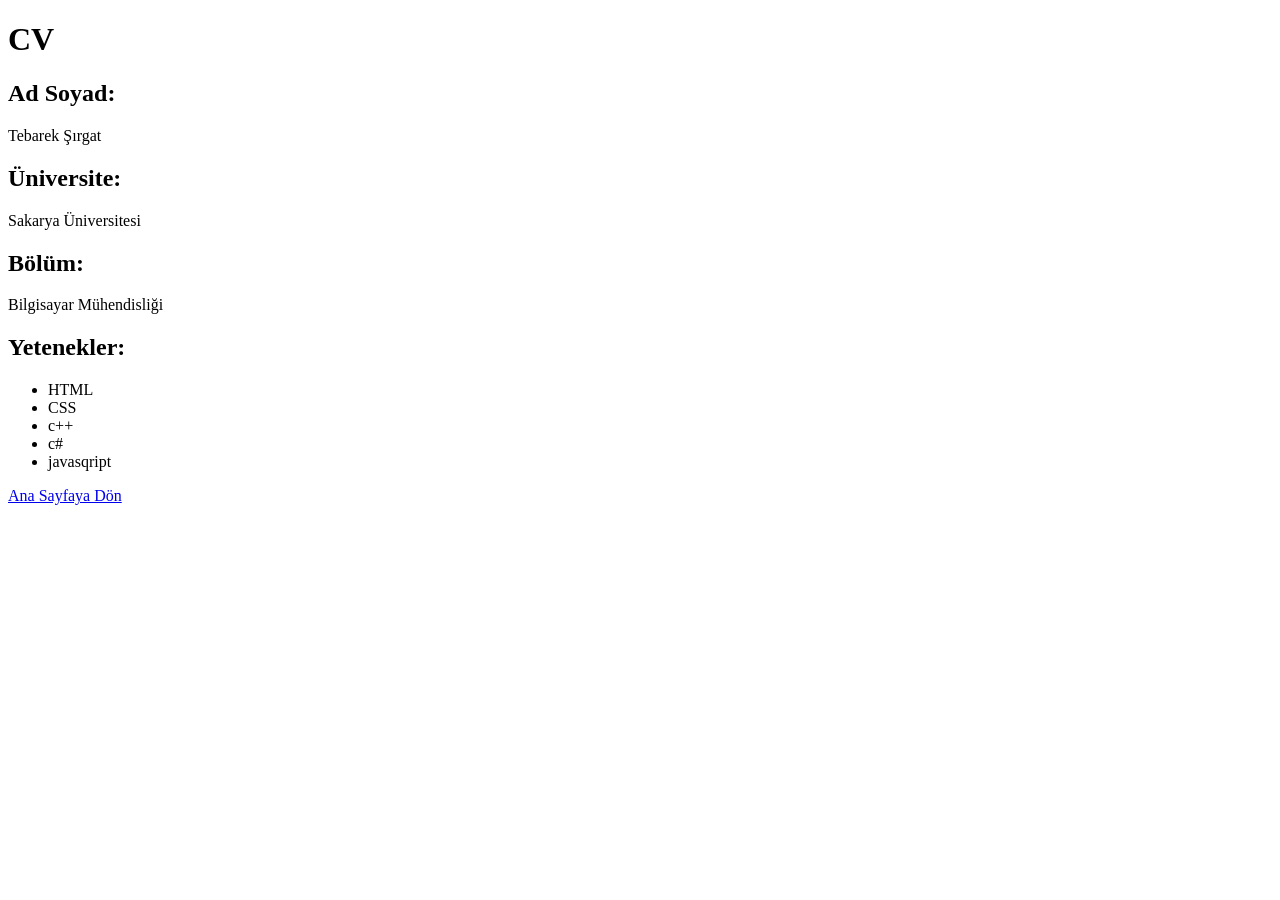
==== cv.html @ dcb2e002 "upload" ====
<!DOCTYPE html>
<html lang="tr">
<head>
    <meta charset="UTF-8">
    
    <title>CV</title>
</head>
<body>
    

<h1>CV</h1>

<h2>Ad Soyad:</h2>
<p>Tebarek Şırgat</p>

<h2>Üniversite:</h2>
<p>Sakarya Üniversitesi</p>

<h2>Bölüm:</h2>
<p>Bilgisayar Mühendisliği</p>

<h2>Yetenekler:</h2>
<ul>
<li>HTML</li>
<li>CSS</li>
<li>c++</li>
<li> c#</li>
<li>javasqript</li>
</ul>

<a href="index.html">Ana Sayfaya Dön</a>


</body>
</html>
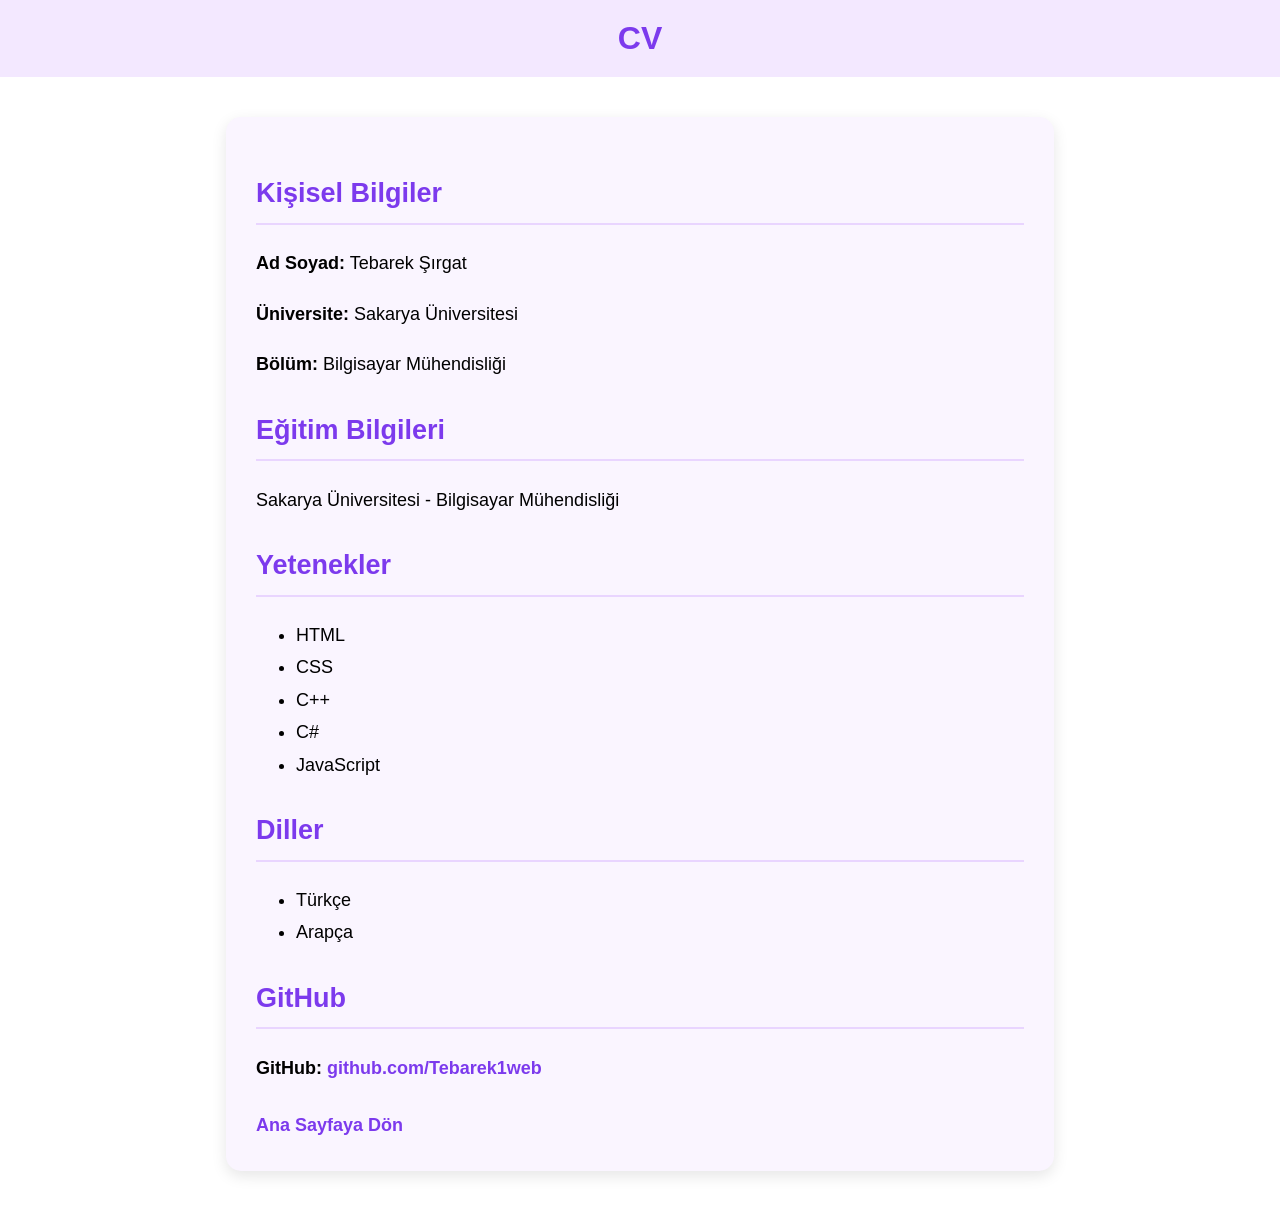
==== commit dfaa55d8: "update pages" ====
--- a/cv.html
+++ b/cv.html
@@ -1,35 +1,113 @@
 <!DOCTYPE html>
 <html lang="tr">
+
 <head>
-    <meta charset="UTF-8">
-    
-    <title>CV</title>
+<meta charset="UTF-8">
+<meta name="viewport" content="width=device-width, initial-scale=1.0">
+<title>CV</title>
+
+<style>
+body {
+    margin: 0;
+    font-family: Arial;
+    background-color: #ffffff;
+}
+
+header {
+    background-color: #f3e8ff;
+    text-align: center;
+    padding: 20px;
+    color: #7c3aed;
+    font-size: 32px;
+    font-weight: bold;
+}
+
+section {
+    width: 60%;
+    margin: 40px auto;
+    background-color: #faf5ff;
+    padding: 30px;
+    border-radius: 15px;
+    box-shadow: 0 5px 15px rgba(0,0,0,0.1);
+    line-height: 1.8;
+    font-size: 18px;
+}
+
+article {
+    margin-bottom: 25px;
+}
+
+h2 {
+    color: #7c3aed;
+    border-bottom: 2px solid #e9d5ff;
+    padding-bottom: 5px;
+}
+
+a {
+    color: #7c3aed;
+    text-decoration: none;
+    font-weight: bold;
+}
+
+a:hover {
+    color: #9333ea;
+}
+</style>
+
 </head>
+
 <body>
-    
 
-<h1>CV</h1>
+<header>
+CV
+</header>
 
-<h2>Ad Soyad:</h2>
-<p>Tebarek Şırgat</p>
+<section>
 
-<h2>Üniversite:</h2>
-<p>Sakarya Üniversitesi</p>
+<article>
+<h2>Kişisel Bilgiler</h2>
+<p><b>Ad Soyad:</b> Tebarek Şırgat</p>
+<p><b>Üniversite:</b> Sakarya Üniversitesi</p>
+<p><b>Bölüm:</b> Bilgisayar Mühendisliği</p>
+</article>
 
-<h2>Bölüm:</h2>
-<p>Bilgisayar Mühendisliği</p>
+<article>
+<h2>Eğitim Bilgileri</h2>
+<p>Sakarya Üniversitesi - Bilgisayar Mühendisliği</p>
+</article>
 
-<h2>Yetenekler:</h2>
+<article>
+<h2>Yetenekler</h2>
 <ul>
-<li>HTML</li>
-<li>CSS</li>
-<li>c++</li>
-<li> c#</li>
-<li>javasqript</li>
+    <li>HTML</li>
+    <li>CSS</li>
+    <li>C++</li>
+    <li>C#</li>
+    <li>JavaScript</li>
 </ul>
+</article>
+
+<article>
+<h2>Diller</h2>
+<ul>
+    <li>Türkçe</li>
+    <li>Arapça</li>
+</ul>
+</article>
+
+<article>
+<h2>GitHub</h2>
+<p><b>GitHub:</b>
+<a href="https://github.com/Tebarek1web" target="_blank">
+github.com/Tebarek1web
+</a>
+</p>
+</article>
 
 <a href="index.html">Ana Sayfaya Dön</a>
 
+</section>
 
 </body>
+
 </html>
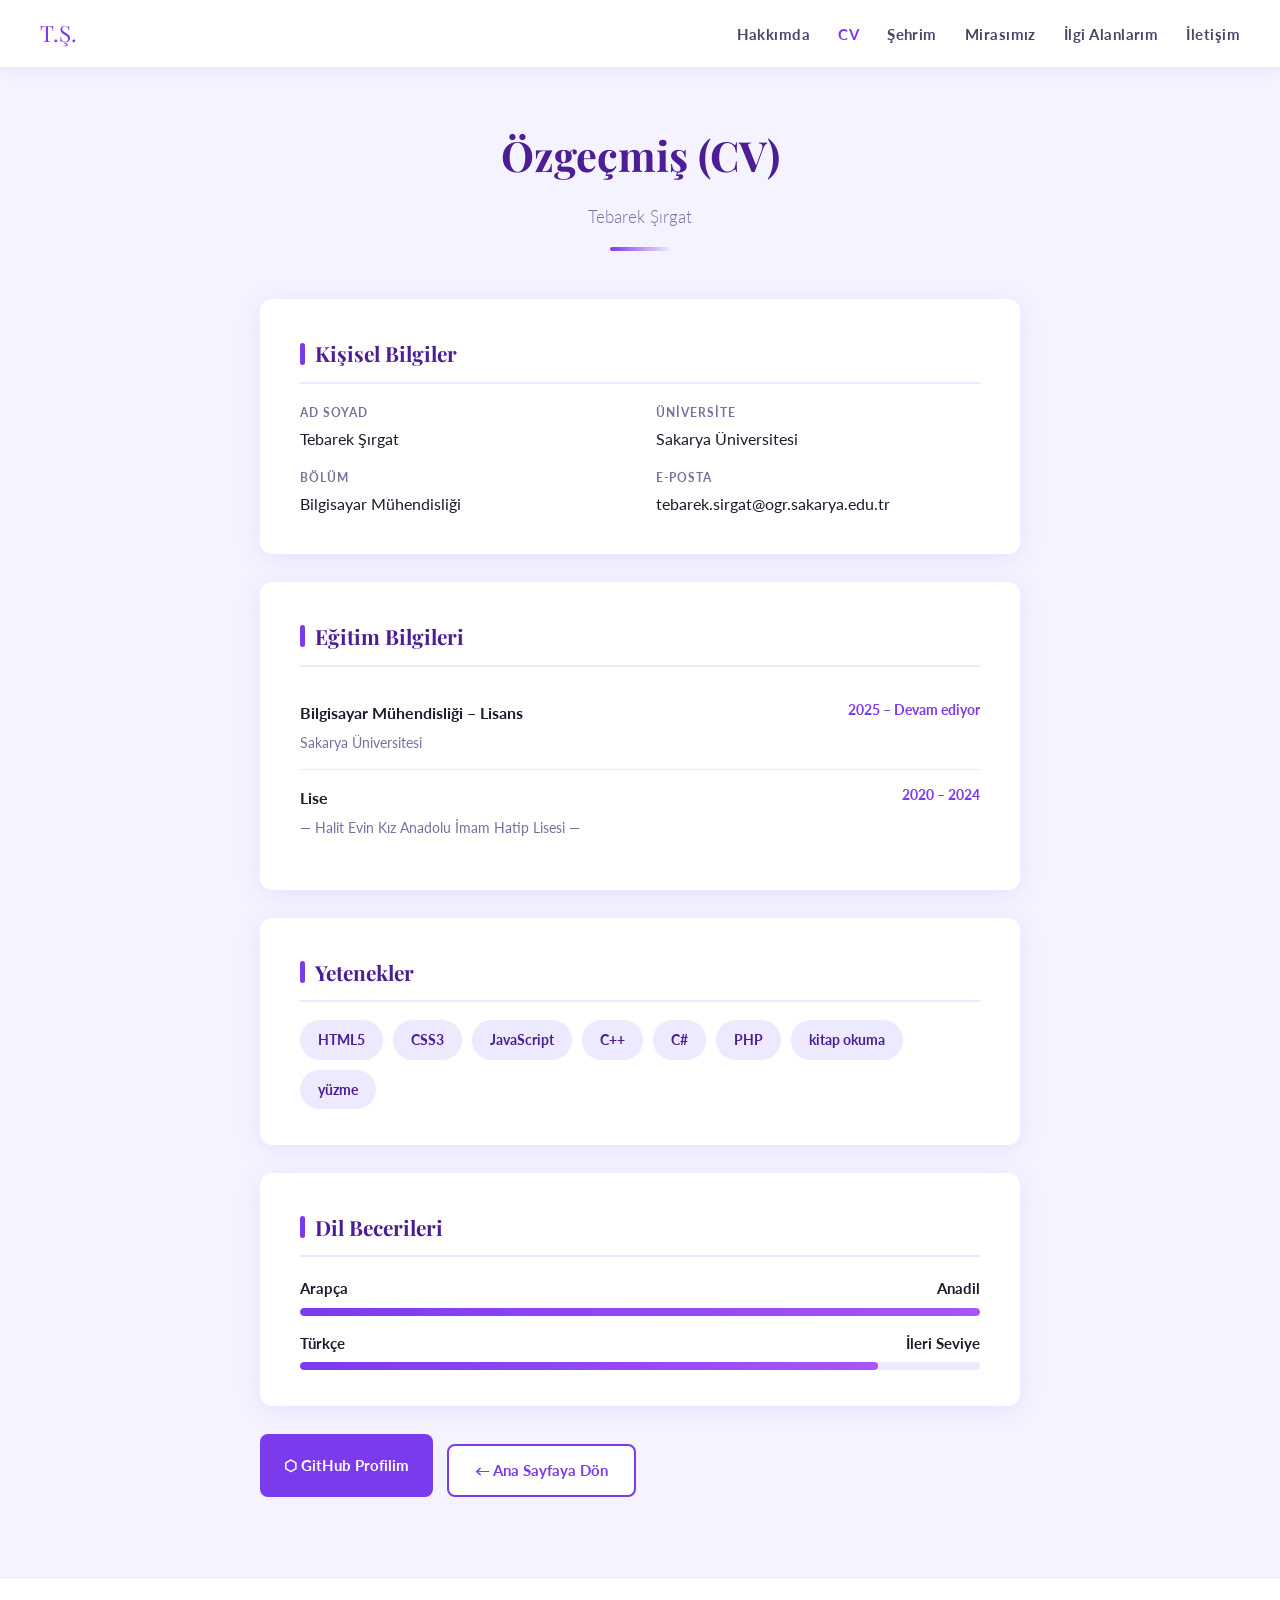
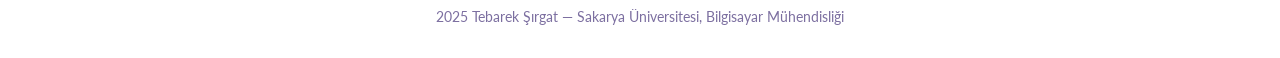
==== commit 4cf2e7dd: "Add files via upload" ====
--- a/cv.html
+++ b/cv.html
@@ -1,113 +1,446 @@
-<!DOCTYPE html>
-<html lang="tr">
-
-<head>
-<meta charset="UTF-8">
-<meta name="viewport" content="width=device-width, initial-scale=1.0">
-<title>CV</title>
-
-<style>
-body {
-    margin: 0;
-    font-family: Arial;
-    background-color: #ffffff;
-}
-
-header {
-    background-color: #f3e8ff;
-    text-align: center;
-    padding: 20px;
-    color: #7c3aed;
-    font-size: 32px;
-    font-weight: bold;
-}
-
-section {
-    width: 60%;
-    margin: 40px auto;
-    background-color: #faf5ff;
-    padding: 30px;
-    border-radius: 15px;
-    box-shadow: 0 5px 15px rgba(0,0,0,0.1);
-    line-height: 1.8;
-    font-size: 18px;
-}
-
-article {
-    margin-bottom: 25px;
-}
-
-h2 {
-    color: #7c3aed;
-    border-bottom: 2px solid #e9d5ff;
-    padding-bottom: 5px;
-}
-
-a {
-    color: #7c3aed;
-    text-decoration: none;
-    font-weight: bold;
-}
-
-a:hover {
-    color: #9333ea;
-}
-</style>
-
-</head>
-
-<body>
-
-<header>
-CV
-</header>
-
-<section>
-
-<article>
-<h2>Kişisel Bilgiler</h2>
-<p><b>Ad Soyad:</b> Tebarek Şırgat</p>
-<p><b>Üniversite:</b> Sakarya Üniversitesi</p>
-<p><b>Bölüm:</b> Bilgisayar Mühendisliği</p>
-</article>
-
-<article>
-<h2>Eğitim Bilgileri</h2>
-<p>Sakarya Üniversitesi - Bilgisayar Mühendisliği</p>
-</article>
-
-<article>
-<h2>Yetenekler</h2>
-<ul>
-    <li>HTML</li>
-    <li>CSS</li>
-    <li>C++</li>
-    <li>C#</li>
-    <li>JavaScript</li>
-</ul>
-</article>
-
-<article>
-<h2>Diller</h2>
-<ul>
-    <li>Türkçe</li>
-    <li>Arapça</li>
-</ul>
-</article>
-
-<article>
-<h2>GitHub</h2>
-<p><b>GitHub:</b>
-<a href="https://github.com/Tebarek1web" target="_blank">
-github.com/Tebarek1web
-</a>
-</p>
-</article>
-
-<a href="index.html">Ana Sayfaya Dön</a>
-
-</section>
-
-</body>
-
+<!DOCTYPE html>
+<html lang="tr">
+
+<head>
+  <meta charset="UTF-8">
+  <meta name="viewport" content="width=device-width, initial-scale=1.0">
+  <title>CV – Tebarek Şırgat</title>
+  <link href="https://fonts.googleapis.com/css2?family=Playfair+Display:wght@600;700&family=Lato:wght@300;400;700&display=swap" rel="stylesheet">
+  <style>
+    :root {
+      --purple-dark:  #4c1d95;
+      --purple-main:  #7c3aed;
+      --purple-light: #ede9fe;
+      --purple-pale:  #f5f3ff;
+      --text-dark:    #1e1b2e;
+      --text-mid:     #4b4567;
+      --text-light:   #7c6fa0;
+      --white:        #ffffff;
+      --radius:       12px;
+      --shadow:       0 4px 24px rgba(124, 58, 237, 0.10);
+    }
+
+    *, *::before, *::after { box-sizing: border-box; margin: 0; padding: 0; }
+
+    body {
+      font-family: 'Lato', sans-serif;
+      background-color: var(--purple-pale);
+      color: var(--text-dark);
+      line-height: 1.75;
+    }
+
+    /* ── NAV ── */
+    nav {
+      background: var(--white);
+      border-bottom: 2px solid var(--purple-light);
+      padding: 14px 40px;
+      display: flex;
+      align-items: center;
+      justify-content: space-between;
+      position: sticky;
+      top: 0;
+      z-index: 100;
+      box-shadow: 0 2px 12px rgba(124,58,237,0.07);
+    }
+
+    nav .logo {
+      font-family: 'Playfair Display', serif;
+      font-size: 1.4rem;
+      color: var(--purple-main);
+      text-decoration: none;
+    }
+
+    nav ul {
+      list-style: none;
+      display: flex;
+      gap: 28px;
+    }
+
+    nav ul li a {
+      text-decoration: none;
+      color: var(--text-mid);
+      font-weight: 700;
+      font-size: 0.95rem;
+      letter-spacing: 0.03em;
+      transition: color 0.2s;
+    }
+
+    nav ul li a:hover,
+    nav ul li a.active {
+      color: var(--purple-main);
+    }
+
+    /* ── MAIN ── */
+    main {
+      max-width: 800px;
+      margin: 0 auto;
+      padding: 50px 20px 80px;
+    }
+
+    /* ── PAGE HEADER ── */
+    .page-header {
+      text-align: center;
+      margin-bottom: 48px;
+    }
+
+    .page-header h1 {
+      font-family: 'Playfair Display', serif;
+      font-size: 2.6rem;
+      color: var(--purple-dark);
+      margin-bottom: 10px;
+    }
+
+    .page-header p.subtitle {
+      color: var(--text-light);
+      font-size: 1.05rem;
+      font-weight: 300;
+    }
+
+    .divider {
+      width: 60px;
+      height: 4px;
+      background: linear-gradient(90deg, var(--purple-main), var(--purple-light));
+      border-radius: 2px;
+      margin: 16px auto 0;
+    }
+
+    /* ── CV CARD ── */
+    .cv-card {
+      background: var(--white);
+      border-radius: var(--radius);
+      box-shadow: var(--shadow);
+      padding: 36px 40px;
+      margin-bottom: 28px;
+    }
+
+    .cv-card h2 {
+      font-family: 'Playfair Display', serif;
+      font-size: 1.3rem;
+      color: var(--purple-dark);
+      margin-bottom: 18px;
+      padding-bottom: 10px;
+      border-bottom: 2px solid var(--purple-light);
+      display: flex;
+      align-items: center;
+      gap: 10px;
+    }
+
+    .cv-card h2::before {
+      content: '';
+      display: inline-block;
+      width: 5px;
+      height: 22px;
+      background: var(--purple-main);
+      border-radius: 3px;
+      flex-shrink: 0;
+    }
+
+    /* ── INFO GRID ── */
+    .info-grid {
+      display: grid;
+      grid-template-columns: 1fr 1fr;
+      gap: 14px 32px;
+    }
+
+    .info-item .label {
+      display: block;
+      font-size: 0.76rem;
+      font-weight: 700;
+      letter-spacing: 0.08em;
+      text-transform: uppercase;
+      color: var(--text-light);
+      margin-bottom: 2px;
+    }
+
+    .info-item .value {
+      font-size: 1rem;
+      color: var(--text-dark);
+    }
+
+    /* ── EĞİTİM ── */
+    .edu-item {
+      display: flex;
+      justify-content: space-between;
+      align-items: flex-start;
+      gap: 16px;
+      padding: 14px 0;
+      border-bottom: 1px solid var(--purple-light);
+    }
+
+    .edu-item:last-child { border-bottom: none; }
+
+    .edu-item .edu-title {
+      font-weight: 700;
+      color: var(--text-dark);
+      font-size: 1rem;
+    }
+
+    .edu-item .edu-sub {
+      color: var(--text-light);
+      font-size: 0.9rem;
+      margin-top: 3px;
+    }
+
+    .edu-item .edu-date {
+      color: var(--purple-main);
+      font-size: 0.85rem;
+      font-weight: 700;
+      white-space: nowrap;
+    }
+
+    /* ── YETENEK TAGS ── */
+    .tag-list {
+      list-style: none;
+      display: flex;
+      flex-wrap: wrap;
+      gap: 10px;
+    }
+
+    .tag-list li {
+      background: var(--purple-light);
+      color: var(--purple-dark);
+      padding: 7px 18px;
+      border-radius: 999px;
+      font-size: 0.9rem;
+      font-weight: 700;
+    }
+
+    /* ── DİL BARS ── */
+    .lang-item {
+      margin-bottom: 14px;
+    }
+
+    .lang-item:last-child { margin-bottom: 0; }
+
+    .lang-header {
+      display: flex;
+      justify-content: space-between;
+      font-size: 0.95rem;
+      font-weight: 700;
+      color: var(--text-dark);
+      margin-bottom: 6px;
+    }
+
+    .lang-bar {
+      height: 8px;
+      background: var(--purple-light);
+      border-radius: 999px;
+      overflow: hidden;
+    }
+
+    .lang-bar-fill {
+      height: 100%;
+      background: linear-gradient(90deg, var(--purple-main), #a855f7);
+      border-radius: 999px;
+    }
+
+    /* ── GITHUB LİNK ── */
+    .github-link {
+      display: inline-flex;
+      align-items: center;
+      gap: 10px;
+      background: var(--purple-main);
+      color: var(--white);
+      padding: 12px 24px;
+      border-radius: 8px;
+      text-decoration: none;
+      font-weight: 700;
+      font-size: 0.95rem;
+      transition: background 0.2s, transform 0.15s;
+    }
+
+    .github-link:hover {
+      background: var(--purple-dark);
+      transform: translateY(-2px);
+    }
+
+    /* ── BACK LINK ── */
+    .back-link {
+      display: inline-flex;
+      align-items: center;
+      gap: 8px;
+      background: var(--white);
+      color: var(--purple-main);
+      border: 2px solid var(--purple-main);
+      padding: 11px 26px;
+      border-radius: 8px;
+      text-decoration: none;
+      font-weight: 700;
+      font-size: 0.95rem;
+      margin-top: 10px;
+      transition: background 0.2s, color 0.2s;
+    }
+
+    .back-link:hover {
+      background: var(--purple-main);
+      color: var(--white);
+    }
+
+    .btn-row {
+      display: flex;
+      gap: 14px;
+      flex-wrap: wrap;
+      margin-top: 8px;
+    }
+
+    /* ── FOOTER ── */
+    footer {
+      text-align: center;
+      padding: 28px;
+      background: var(--white);
+      color: var(--text-light);
+      font-size: 0.85rem;
+      border-top: 1px solid var(--purple-light);
+    }
+
+    /* ── RESPONSIVE ── */
+    @media (max-width: 600px) {
+      nav { padding: 12px 18px; }
+      nav ul { gap: 12px; }
+      .cv-card { padding: 24px 18px; }
+      .info-grid { grid-template-columns: 1fr; }
+      .page-header h1 { font-size: 2rem; }
+      .edu-item { flex-direction: column; gap: 4px; }
+    }
+  </style>
+</head>
+
+<body>
+
+  <!-- NAVİGASYON -->
+  <nav>
+    <a href="index.html" class="logo">T.Ş.</a>
+    <ul>
+      <li><a href="hakkimda.html">Hakkımda</a></li>
+      <li><a href="cv.html" class="active">CV</a></li>
+      <li><a href="sehrim.html">Şehrim</a></li>
+      <li><a href="mirasimiz.html">Mirasımız</a></li>
+      <li><a href="ilgialanlarim.html">İlgi Alanlarım</a></li>
+      <li><a href="iletisim.html">İletişim</a></li>
+    </ul>
+  </nav>
+
+  <main>
+
+    <!-- SAYFA BAŞLIĞI -->
+    <header class="page-header">
+      <h1>Özgeçmiş (CV)</h1>
+      <p class="subtitle">Tebarek Şırgat</p>
+      <div class="divider"></div>
+    </header>
+
+    <!-- KİŞİSEL BİLGİLER -->
+    <section aria-label="Kişisel Bilgiler">
+      <article class="cv-card">
+        <h2>Kişisel Bilgiler</h2>
+        <div class="info-grid">
+          <div class="info-item">
+            <span class="label">Ad Soyad</span>
+            <span class="value">Tebarek Şırgat</span>
+          </div>
+          <div class="info-item">
+            <span class="label">Üniversite</span>
+            <span class="value">Sakarya Üniversitesi</span>
+          </div>
+          <div class="info-item">
+            <span class="label">Bölüm</span>
+            <span class="value">Bilgisayar Mühendisliği</span>
+          </div>
+          <div class="info-item">
+            <span class="label">E-posta</span>
+            <span class="value">tebarek.sirgat@ogr.sakarya.edu.tr</span>
+          </div>
+        </div>
+      </article>
+    </section>
+
+    <!-- EĞİTİM -->
+    <section aria-label="Eğitim Bilgileri">
+      <article class="cv-card">
+        <h2>Eğitim Bilgileri</h2>
+
+        <div class="edu-item">
+          <div>
+            <div class="edu-title">Bilgisayar Mühendisliği – Lisans</div>
+            <div class="edu-sub">Sakarya Üniversitesi</div>
+          </div>
+          <span class="edu-date">2025 – Devam ediyor</span>
+        </div>
+
+        <div class="edu-item">
+          <div>
+            <div class="edu-title">Lise</div>
+            <div class="edu-sub">— Halit Evin Kız Anadolu İmam Hatip Lisesi —</div>
+          </div>
+          <span class="edu-date">2020 – 2024</span>
+        </div>
+
+      </article>
+    </section>
+
+    <!-- YETENEKLER -->
+    <section aria-label="Yetenekler">
+      <article class="cv-card">
+        <h2>Yetenekler</h2>
+        <ul class="tag-list">
+          <li>HTML5</li>
+          <li>CSS3</li>
+          <li>JavaScript</li>
+          <li>C++</li>
+          <li>C#</li>
+          <li>PHP</li>
+          <li>kitap okuma </li>
+          <li>yüzme</li>
+        </ul>
+      </article>
+    </section>
+
+    <!-- DİLLER -->
+    <section aria-label="Dil Becerileri">
+      <article class="cv-card">
+        <h2>Dil Becerileri</h2>
+
+        <div class="lang-item">
+          <div class="lang-header">
+            <span>Arapça</span>
+            <span>Anadil</span>
+          </div>
+          <div class="lang-bar">
+            <div class="lang-bar-fill" style="width: 100%;"></div>
+          </div>
+        </div>
+
+        <div class="lang-item">
+          <div class="lang-header">
+            <span>Türkçe</span>
+            <span>İleri Seviye</span>
+          </div>
+          <div class="lang-bar">
+            <div class="lang-bar-fill" style="width: 85%;"></div>
+          </div>
+        </div>
+
+      </article>
+    </section>
+
+    <!-- GITHUB & GERİ -->
+    <div class="btn-row">
+      <a
+        href="https://github.com/Tebarek1web"
+        target="_blank"
+        rel="noopener noreferrer"
+        class="github-link"
+      >
+        ⬡ GitHub Profilim
+      </a>
+      <a href="index.html" class="back-link">← Ana Sayfaya Dön</a>
+    </div>
+
+  </main>
+
+  <footer>
+    <p> 2025 Tebarek Şırgat &mdash; Sakarya Üniversitesi, Bilgisayar Mühendisliği</p>
+  </footer>
+
+</body>
 </html>
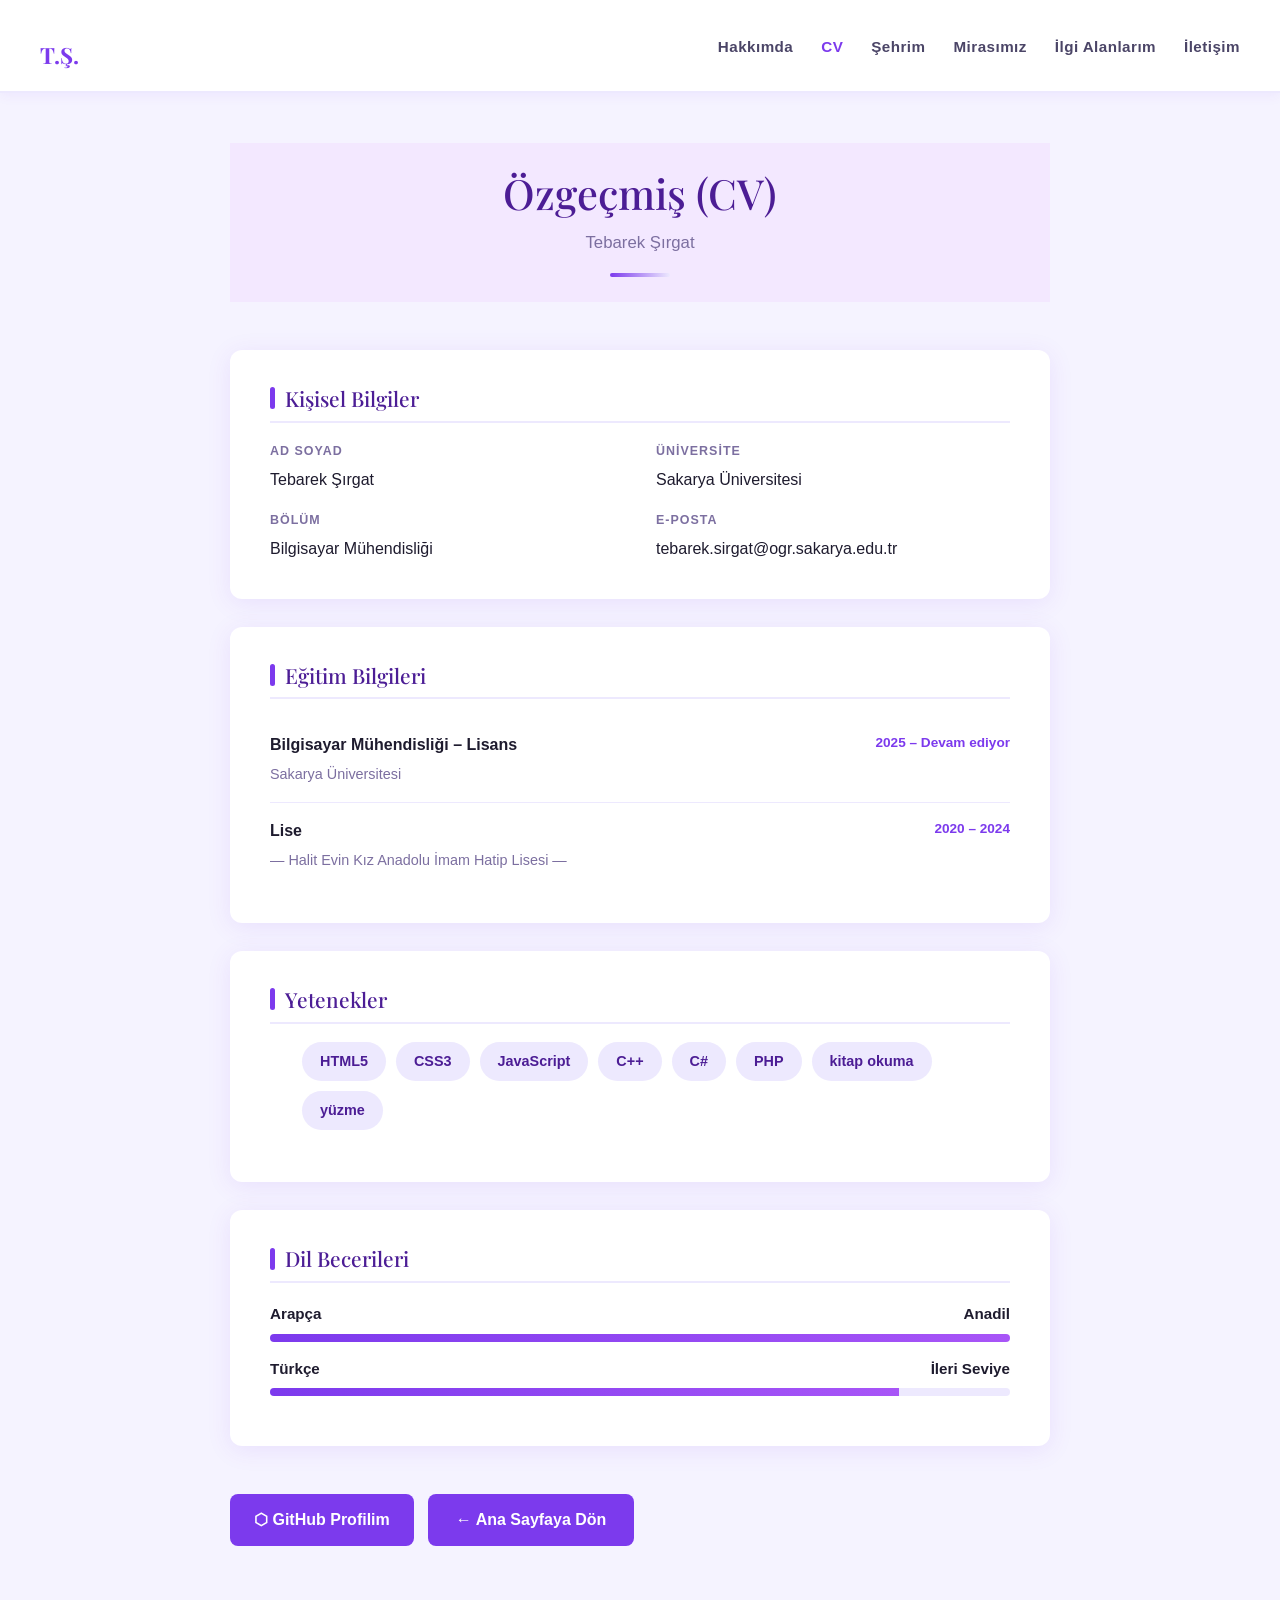
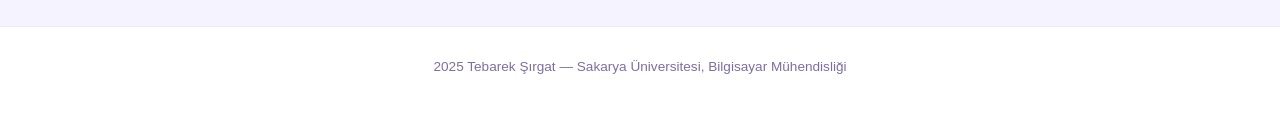
==== commit 13ac10b4: "Add files via upload" ====
--- a/cv.html
+++ b/cv.html
@@ -6,308 +6,13 @@
   <meta name="viewport" content="width=device-width, initial-scale=1.0">
   <title>CV – Tebarek Şırgat</title>
   <link href="https://fonts.googleapis.com/css2?family=Playfair+Display:wght@600;700&family=Lato:wght@300;400;700&display=swap" rel="stylesheet">
-  <style>
-    :root {
-      --purple-dark:  #4c1d95;
-      --purple-main:  #7c3aed;
-      --purple-light: #ede9fe;
-      --purple-pale:  #f5f3ff;
-      --text-dark:    #1e1b2e;
-      --text-mid:     #4b4567;
-      --text-light:   #7c6fa0;
-      --white:        #ffffff;
-      --radius:       12px;
-      --shadow:       0 4px 24px rgba(124, 58, 237, 0.10);
-    }
-
-    *, *::before, *::after { box-sizing: border-box; margin: 0; padding: 0; }
-
-    body {
-      font-family: 'Lato', sans-serif;
-      background-color: var(--purple-pale);
-      color: var(--text-dark);
-      line-height: 1.75;
-    }
-
-    /* ── NAV ── */
-    nav {
-      background: var(--white);
-      border-bottom: 2px solid var(--purple-light);
-      padding: 14px 40px;
-      display: flex;
-      align-items: center;
-      justify-content: space-between;
-      position: sticky;
-      top: 0;
-      z-index: 100;
-      box-shadow: 0 2px 12px rgba(124,58,237,0.07);
-    }
-
-    nav .logo {
-      font-family: 'Playfair Display', serif;
-      font-size: 1.4rem;
-      color: var(--purple-main);
-      text-decoration: none;
-    }
-
-    nav ul {
-      list-style: none;
-      display: flex;
-      gap: 28px;
-    }
-
-    nav ul li a {
-      text-decoration: none;
-      color: var(--text-mid);
-      font-weight: 700;
-      font-size: 0.95rem;
-      letter-spacing: 0.03em;
-      transition: color 0.2s;
-    }
-
-    nav ul li a:hover,
-    nav ul li a.active {
-      color: var(--purple-main);
-    }
-
-    /* ── MAIN ── */
-    main {
-      max-width: 800px;
-      margin: 0 auto;
-      padding: 50px 20px 80px;
-    }
-
-    /* ── PAGE HEADER ── */
-    .page-header {
-      text-align: center;
-      margin-bottom: 48px;
-    }
-
-    .page-header h1 {
-      font-family: 'Playfair Display', serif;
-      font-size: 2.6rem;
-      color: var(--purple-dark);
-      margin-bottom: 10px;
-    }
-
-    .page-header p.subtitle {
-      color: var(--text-light);
-      font-size: 1.05rem;
-      font-weight: 300;
-    }
-
-    .divider {
-      width: 60px;
-      height: 4px;
-      background: linear-gradient(90deg, var(--purple-main), var(--purple-light));
-      border-radius: 2px;
-      margin: 16px auto 0;
-    }
-
-    /* ── CV CARD ── */
-    .cv-card {
-      background: var(--white);
-      border-radius: var(--radius);
-      box-shadow: var(--shadow);
-      padding: 36px 40px;
-      margin-bottom: 28px;
-    }
-
-    .cv-card h2 {
-      font-family: 'Playfair Display', serif;
-      font-size: 1.3rem;
-      color: var(--purple-dark);
-      margin-bottom: 18px;
-      padding-bottom: 10px;
-      border-bottom: 2px solid var(--purple-light);
-      display: flex;
-      align-items: center;
-      gap: 10px;
-    }
-
-    .cv-card h2::before {
-      content: '';
-      display: inline-block;
-      width: 5px;
-      height: 22px;
-      background: var(--purple-main);
-      border-radius: 3px;
-      flex-shrink: 0;
-    }
-
-    /* ── INFO GRID ── */
-    .info-grid {
-      display: grid;
-      grid-template-columns: 1fr 1fr;
-      gap: 14px 32px;
-    }
-
-    .info-item .label {
-      display: block;
-      font-size: 0.76rem;
-      font-weight: 700;
-      letter-spacing: 0.08em;
-      text-transform: uppercase;
-      color: var(--text-light);
-      margin-bottom: 2px;
-    }
-
-    .info-item .value {
-      font-size: 1rem;
-      color: var(--text-dark);
-    }
-
-    /* ── EĞİTİM ── */
-    .edu-item {
-      display: flex;
-      justify-content: space-between;
-      align-items: flex-start;
-      gap: 16px;
-      padding: 14px 0;
-      border-bottom: 1px solid var(--purple-light);
-    }
-
-    .edu-item:last-child { border-bottom: none; }
-
-    .edu-item .edu-title {
-      font-weight: 700;
-      color: var(--text-dark);
-      font-size: 1rem;
-    }
-
-    .edu-item .edu-sub {
-      color: var(--text-light);
-      font-size: 0.9rem;
-      margin-top: 3px;
-    }
-
-    .edu-item .edu-date {
-      color: var(--purple-main);
-      font-size: 0.85rem;
-      font-weight: 700;
-      white-space: nowrap;
-    }
-
-    /* ── YETENEK TAGS ── */
-    .tag-list {
-      list-style: none;
-      display: flex;
-      flex-wrap: wrap;
-      gap: 10px;
-    }
-
-    .tag-list li {
-      background: var(--purple-light);
-      color: var(--purple-dark);
-      padding: 7px 18px;
-      border-radius: 999px;
-      font-size: 0.9rem;
-      font-weight: 700;
-    }
-
-    /* ── DİL BARS ── */
-    .lang-item {
-      margin-bottom: 14px;
-    }
-
-    .lang-item:last-child { margin-bottom: 0; }
-
-    .lang-header {
-      display: flex;
-      justify-content: space-between;
-      font-size: 0.95rem;
-      font-weight: 700;
-      color: var(--text-dark);
-      margin-bottom: 6px;
-    }
-
-    .lang-bar {
-      height: 8px;
-      background: var(--purple-light);
-      border-radius: 999px;
-      overflow: hidden;
-    }
-
-    .lang-bar-fill {
-      height: 100%;
-      background: linear-gradient(90deg, var(--purple-main), #a855f7);
-      border-radius: 999px;
-    }
-
-    /* ── GITHUB LİNK ── */
-    .github-link {
-      display: inline-flex;
-      align-items: center;
-      gap: 10px;
-      background: var(--purple-main);
-      color: var(--white);
-      padding: 12px 24px;
-      border-radius: 8px;
-      text-decoration: none;
-      font-weight: 700;
-      font-size: 0.95rem;
-      transition: background 0.2s, transform 0.15s;
-    }
-
-    .github-link:hover {
-      background: var(--purple-dark);
-      transform: translateY(-2px);
-    }
-
-    /* ── BACK LINK ── */
-    .back-link {
-      display: inline-flex;
-      align-items: center;
-      gap: 8px;
-      background: var(--white);
-      color: var(--purple-main);
-      border: 2px solid var(--purple-main);
-      padding: 11px 26px;
-      border-radius: 8px;
-      text-decoration: none;
-      font-weight: 700;
-      font-size: 0.95rem;
-      margin-top: 10px;
-      transition: background 0.2s, color 0.2s;
-    }
-
-    .back-link:hover {
-      background: var(--purple-main);
-      color: var(--white);
-    }
-
-    .btn-row {
-      display: flex;
-      gap: 14px;
-      flex-wrap: wrap;
-      margin-top: 8px;
-    }
-
-    /* ── FOOTER ── */
-    footer {
-      text-align: center;
-      padding: 28px;
-      background: var(--white);
-      color: var(--text-light);
-      font-size: 0.85rem;
-      border-top: 1px solid var(--purple-light);
-    }
-
-    /* ── RESPONSIVE ── */
-    @media (max-width: 600px) {
-      nav { padding: 12px 18px; }
-      nav ul { gap: 12px; }
-      .cv-card { padding: 24px 18px; }
-      .info-grid { grid-template-columns: 1fr; }
-      .page-header h1 { font-size: 2rem; }
-      .edu-item { flex-direction: column; gap: 4px; }
-    }
-  </style>
+  <link href="https://cdn.jsdelivr.net/npm/bootstrap@5.3.3/dist/css/bootstrap.min.css" rel="stylesheet">
+  <link rel="stylesheet" href="style.css">
 </head>
 
 <body>
 
-  <!-- NAVİGASYON -->
+  
   <nav>
     <a href="index.html" class="logo">T.Ş.</a>
     <ul>
--- a/style.css
+++ b/style.css
@@ -0,0 +1,646 @@
+/* =========================
+   GLOBAL VARIABLES
+========================= */
+:root{
+  --purple-dark:#4c1d95;
+  --purple-main:#7c3aed;
+  --purple-light:#ede9fe;
+  --purple-pale:#f5f3ff;
+  --text-dark:#1e1b2e;
+  --text-mid:#4b4567;
+  --text-light:#7c6fa0;
+  --white:#ffffff;
+  --radius:12px;
+  --shadow:0 4px 24px rgba(124,58,237,0.10);
+}
+
+/* =========================
+   RESET
+========================= */
+*,
+*::before,
+*::after{
+  box-sizing:border-box;
+  margin:0;
+  padding:0;
+}
+
+body{
+  font-family:'Lato',sans-serif;
+  background-color:var(--purple-pale);
+  color:var(--text-dark);
+  line-height:1.75;
+}
+
+/* =========================
+   NAVBAR
+========================= */
+nav{
+  background:var(--white);
+  border-bottom:2px solid var(--purple-light);
+  padding:14px 40px;
+  display:flex;
+  align-items:center;
+  justify-content:space-between;
+  position:sticky;
+  top:0;
+  z-index:100;
+  box-shadow:0 2px 12px rgba(124,58,237,0.07);
+}
+
+nav .logo{
+  font-family:'Playfair Display',serif;
+  font-size:1.4rem;
+  color:var(--purple-main);
+  text-decoration:none;
+}
+
+nav ul{
+  list-style:none;
+  display:flex;
+  gap:28px;
+}
+
+nav ul li a{
+  text-decoration:none;
+  color:var(--text-mid);
+  font-weight:700;
+  font-size:0.95rem;
+  letter-spacing:0.03em;
+  transition:color 0.2s;
+}
+
+nav ul li a:hover,
+nav ul li a.active{
+  color:var(--purple-main);
+}
+
+.login-btn{
+  background:var(--purple-main);
+  color:var(--white) !important;
+  padding:8px 18px;
+  border-radius:8px;
+}
+
+.login-btn:hover{
+  background:var(--purple-dark);
+}
+
+/* =========================
+   MAIN
+========================= */
+main{
+  max-width:860px;
+  margin:0 auto;
+  padding:50px 20px 80px;
+}
+
+/* =========================
+   PAGE HEADER
+========================= */
+.page-header{
+  text-align:center;
+  margin-bottom:48px;
+}
+
+.page-header h1{
+  font-family:'Playfair Display',serif;
+  font-size:2.6rem;
+  color:var(--purple-dark);
+  margin-bottom:10px;
+}
+
+.page-header p.subtitle{
+  color:var(--text-light);
+  font-size:1.05rem;
+  font-weight:300;
+}
+
+.divider{
+  width:60px;
+  height:4px;
+  background:linear-gradient(90deg,var(--purple-main),var(--purple-light));
+  border-radius:2px;
+  margin:16px auto 0;
+}
+
+/* =========================
+   INDEX PAGE
+========================= */
+.hero-text{
+  text-align:center;
+  margin-bottom:48px;
+}
+
+.hero-avatar{
+  width:100px;
+  height:100px;
+  border-radius:50%;
+  background:linear-gradient(135deg,var(--purple-main),#a855f7);
+  display:flex;
+  align-items:center;
+  justify-content:center;
+  font-family:'Playfair Display',serif;
+  font-size:2.2rem;
+  color:var(--white);
+  margin:0 auto 24px;
+  box-shadow:0 8px 32px rgba(124,58,237,0.25);
+}
+
+.hero-text h1{
+  font-family:'Playfair Display',serif;
+  font-size:2.6rem;
+  color:var(--purple-dark);
+  margin-bottom:10px;
+}
+
+.hero-text p{
+  color:var(--text-light);
+  font-size:1.05rem;
+  font-weight:300;
+  margin-bottom:20px;
+}
+
+.menu-grid{
+  display:grid;
+  grid-template-columns:repeat(2,1fr);
+  gap:18px;
+  width:100%;
+  max-width:780px;
+}
+
+.menu-card{
+  background:var(--white);
+  border-radius:var(--radius);
+  box-shadow:var(--shadow);
+  padding:26px 28px;
+  text-decoration:none;
+  color:var(--text-dark);
+  display:flex;
+  align-items:center;
+  gap:20px;
+  border:2px solid transparent;
+  transition:transform 0.2s, box-shadow 0.2s;
+}
+
+.menu-card:hover{
+  transform:translateY(-4px);
+  box-shadow:0 10px 36px rgba(124,58,237,0.18);
+}
+
+.card-badge{
+  width:52px;
+  height:52px;
+  border-radius:12px;
+  background:var(--purple-light);
+  display:flex;
+  align-items:center;
+  justify-content:center;
+  font-family:'Playfair Display',serif;
+  font-size:1.1rem;
+  color:var(--purple-dark);
+  font-weight:700;
+}
+
+.card-title{
+  font-family:'Playfair Display',serif;
+  font-size:1.05rem;
+  color:var(--purple-dark);
+  font-weight:700;
+}
+
+.card-desc{
+  font-size:0.84rem;
+  color:var(--text-light);
+}
+
+/* =========================
+   HAKKIMDA PAGE
+========================= */
+.hero{
+  width:100%;
+  height:220px;
+  object-fit:cover;
+  display:block;
+  filter:brightness(0.85);
+}
+
+.info-card{
+  background:var(--white);
+  border-radius:var(--radius);
+  box-shadow:var(--shadow);
+  padding:36px 40px;
+  margin-bottom:36px;
+}
+
+.info-card h2{
+  font-family:'Playfair Display',serif;
+  font-size:1.4rem;
+  color:var(--purple-dark);
+  margin-bottom:20px;
+  display:flex;
+  align-items:center;
+  gap:10px;
+}
+
+.info-card h2::before{
+  content:'';
+  display:inline-block;
+  width:5px;
+  height:22px;
+  background:var(--purple-main);
+  border-radius:3px;
+}
+
+.info-grid{
+  display:grid;
+  grid-template-columns:1fr 1fr;
+  gap:16px 32px;
+}
+
+.info-item{
+  display:flex;
+  flex-direction:column;
+}
+
+.info-item .label{
+  font-size:0.78rem;
+  font-weight:700;
+  letter-spacing:0.08em;
+  text-transform:uppercase;
+  color:var(--text-light);
+  margin-bottom:3px;
+}
+
+.info-item .value{
+  font-size:1rem;
+  color:var(--text-dark);
+}
+
+.hobi-list{
+  list-style:none;
+  display:flex;
+  flex-wrap:wrap;
+  gap:12px;
+  margin-top:8px;
+}
+
+.hobi-list li{
+  background:var(--purple-light);
+  color:var(--purple-dark);
+  padding:8px 20px;
+  border-radius:999px;
+  font-size:0.92rem;
+  font-weight:700;
+}
+
+.video-section{
+  background:var(--white);
+  border-radius:var(--radius);
+  box-shadow:var(--shadow);
+  padding:36px 40px;
+  margin-bottom:36px;
+}
+
+.video-section h2{
+  font-family:'Playfair Display',serif;
+  font-size:1.4rem;
+  color:var(--purple-dark);
+  margin-bottom:20px;
+}
+
+.video-wrapper{
+  position:relative;
+  width:100%;
+  padding-top:56.25%;
+  border-radius:8px;
+  overflow:hidden;
+}
+
+.video-wrapper iframe{
+  position:absolute;
+  inset:0;
+  width:100%;
+  height:100%;
+  border:none;
+}
+
+.video-link{
+  display:inline-block;
+  margin-top:14px;
+  color:var(--purple-main);
+  font-weight:700;
+  text-decoration:none;
+}
+
+.back-link{
+  display:inline-flex;
+  align-items:center;
+  gap:8px;
+  background:var(--purple-main);
+  color:var(--white);
+  padding:12px 28px;
+  border-radius:8px;
+  text-decoration:none;
+  font-weight:700;
+}
+
+.back-link:hover{
+  background:var(--purple-dark);
+}
+
+/* =========================
+   FOOTER
+========================= */
+footer{
+  text-align:center;
+  padding:28px;
+  background:var(--white);
+  color:var(--text-light);
+  font-size:0.85rem;
+  border-top:1px solid var(--purple-light);
+}
+
+/* =========================
+   RESPONSIVE
+========================= */
+@media (max-width:768px){
+
+  nav{
+    padding:12px 18px;
+  }
+
+  nav ul{
+    gap:12px;
+    flex-wrap:wrap;
+  }
+
+  .menu-grid,
+  .info-grid{
+    grid-template-columns:1fr;
+  }
+
+  .info-card,
+  .video-section{
+    padding:24px 18px;
+  }
+
+  .page-header h1,
+  .hero-text h1{
+    font-size:2rem;
+  }
+}
+/* =========================
+   CV PAGE
+========================= */
+
+.cv-card{
+  background:var(--white);
+  border-radius:var(--radius);
+  box-shadow:var(--shadow);
+  padding:36px 40px;
+  margin-bottom:28px;
+}
+
+.cv-card h2{
+  font-family:'Playfair Display',serif;
+  font-size:1.3rem;
+  color:var(--purple-dark);
+  margin-bottom:18px;
+  padding-bottom:10px;
+  border-bottom:2px solid var(--purple-light);
+  display:flex;
+  align-items:center;
+  gap:10px;
+}
+
+.cv-card h2::before{
+  content:'';
+  width:5px;
+  height:22px;
+  background:var(--purple-main);
+  border-radius:3px;
+}
+
+.edu-item{
+  display:flex;
+  justify-content:space-between;
+  align-items:flex-start;
+  gap:16px;
+  padding:14px 0;
+  border-bottom:1px solid var(--purple-light);
+}
+
+.edu-item:last-child{
+  border-bottom:none;
+}
+
+.edu-title{
+  font-weight:700;
+  color:var(--text-dark);
+  font-size:1rem;
+}
+
+.edu-sub{
+  color:var(--text-light);
+  font-size:0.9rem;
+  margin-top:3px;
+}
+
+.edu-date{
+  color:var(--purple-main);
+  font-size:0.85rem;
+  font-weight:700;
+  white-space:nowrap;
+}
+
+.tag-list{
+  list-style:none;
+  display:flex;
+  flex-wrap:wrap;
+  gap:10px;
+}
+
+.tag-list li{
+  background:var(--purple-light);
+  color:var(--purple-dark);
+  padding:7px 18px;
+  border-radius:999px;
+  font-size:0.9rem;
+  font-weight:700;
+}
+
+.lang-item{
+  margin-bottom:14px;
+}
+
+.lang-header{
+  display:flex;
+  justify-content:space-between;
+  font-size:0.95rem;
+  font-weight:700;
+  margin-bottom:6px;
+}
+
+.lang-bar{
+  height:8px;
+  background:var(--purple-light);
+  border-radius:999px;
+  overflow:hidden;
+}
+
+.lang-bar-fill{
+  height:100%;
+  background:linear-gradient(90deg,var(--purple-main),#a855f7);
+}
+
+.github-link{
+  display:inline-flex;
+  align-items:center;
+  gap:10px;
+  background:var(--purple-main);
+  color:var(--white);
+  padding:12px 24px;
+  border-radius:8px;
+  text-decoration:none;
+  font-weight:700;
+}
+
+.github-link:hover{
+  background:var(--purple-dark);
+}
+
+.btn-row{
+  display:flex;
+  gap:14px;
+  flex-wrap:wrap;
+  margin-top:8px;
+}
+/*ilgi alanlarim*/
+body {
+    margin: 0;
+    font-family: Arial;
+    background-color: #ffffff;
+}
+
+header {
+    background-color: #f3e8ff;
+    text-align: center;
+    padding: 20px;
+    color: #7c3aed;
+    font-size: 30px;
+    font-weight: bold;
+}
+
+.container {
+    display: grid;
+    grid-template-columns: repeat(auto-fit, minmax(180px, 1fr));
+    gap: 15px;
+    width: 80%;
+    margin: 30px auto;
+}
+
+.card {
+    display: block;
+    background: #faf5ff;
+    border-radius: 12px;
+    padding: 10px;
+    text-align: center;
+    box-shadow: 0 4px 10px rgba(0,0,0,0.1);
+    transition: 0.3s;
+    text-decoration: none;
+    color: black;
+}
+
+.card:hover {
+    transform: scale(1.05);
+}
+
+.card img {
+    width: 100%;
+    height: 260px;
+    object-fit: cover;
+    border-radius: 10px;
+}
+
+.card p {
+    margin-top: 10px;
+    font-weight: bold;
+    font-size: 18px;
+}
+
+.back {
+    display: block;
+    text-align: center;
+    margin: 25px;
+    color: #7c3aed;
+    text-decoration: none;
+    font-weight: bold;
+    font-size: 18px;
+}
+/*login*/
+body{
+    margin:0;
+    font-family:Arial;
+    background:#f5f3ff;
+}
+
+header{
+    background:#f3e8ff;
+    padding:25px;
+    text-align:center;
+    font-size:35px;
+    font-weight:bold;
+    color:#7c3aed;
+}
+
+form{
+    width:400px;
+    margin:60px auto;
+    background:white;
+    padding:35px;
+    border-radius:20px;
+    box-shadow:0 5px 15px rgba(0,0,0,0.1);
+}
+
+label{
+    display:block;
+    margin-bottom:8px;
+    color:#4c1d95;
+    font-weight:bold;
+    font-size:20px;
+}
+
+input{
+    width:100%;
+    padding:12px;
+    margin-bottom:20px;
+    border:1px solid #ccc;
+    border-radius:10px;
+    font-size:16px;
+    box-sizing:border-box;
+}
+
+button{
+    width:100%;
+    padding:14px;
+    background:#7c3aed;
+    color:white;
+    border:none;
+    border-radius:10px;
+    font-size:18px;
+    cursor:pointer;
+}
+
+button:hover{
+    background:#5b21b6;
+}
+
+a{
+    display:block;
+    text-align:center;
+    margin-top:20px;
+    color:#7c3aed;
+    text-decoration:none;
+    font-weight:bold;
+}
